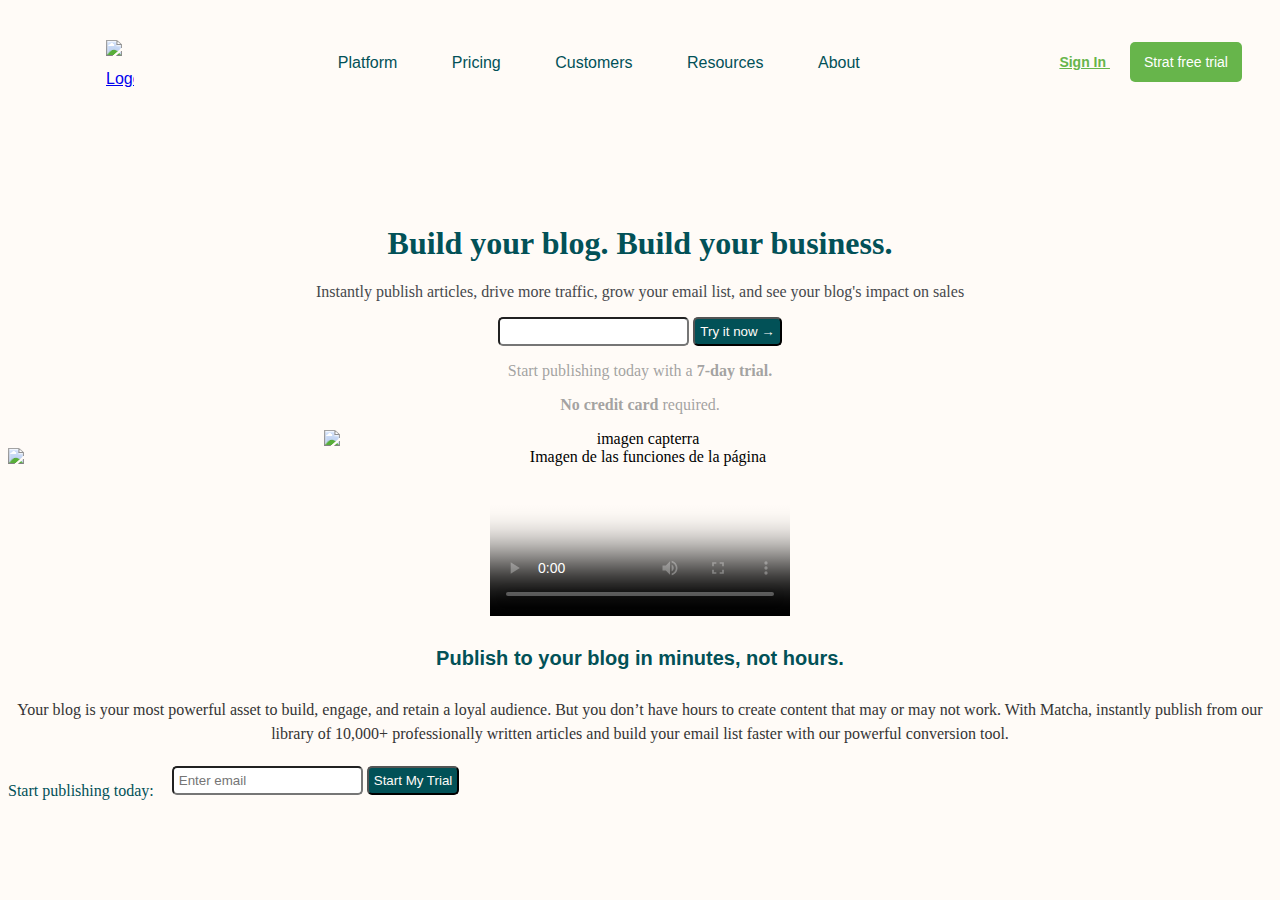
==== index.html @ 8157231e "Reto 3" ====
<!DOCTYPE html>
<html lang="en">
<head>
    <meta charset="UTF-8">
    <meta http-equiv="X-UA-Compatible" content="IE=edge">
    <meta name="viewport" content="width=device-width, initial-scale=1.0">
    <title>Matcha</title>
    <link rel="stylesheet" href="styles.css">
</head>
<body>
    <!---------------------------------------------------HEADER----------------------------------------------------->
    <header class="header">
        <!-- Logo con link a la página principal -->
        <a href="/" class="logo">
        <img src="https://getmatcha.com/wp-content/uploads/2020/01/Icon-green.png" alt="Logo"/>
        </a>
        <!-- Menú de navegación -->
        <nav class="navbar">
            <ul>
                <li>Platform</li>
                <li>Pricing</li>
                <li>Customers</li>
                <li>Resources</li>
                <li>About</li>
            </ul>
        </nav>
        <!-- Contenedor de acciones de usuario -->
        <div class="actions">
            <a href="/login">
                Sign In
            </a>
            <button>
                Strat free trial
            </button>
        </div>
    </header>
    <!------------------------------------------------FIN HEADER----------------------------------------------------->
    <section class="main">
        <!-- Esto es lo que se verá en el navegador web -->
        <h1>
            Build your blog. Build your business.
        </h1>
        <p>
            Instantly publish articles, drive more traffic, grow your email list, and see your blog's impact on sales
        </p>
        <!--FORMULARIO EMAIL-->
        <form>
            <input type="email" />
            <button type="submit">
                Try it now &rarr;
            </button>
        </form>
        <!--TETXO ABAJO DEL FORMULARIO EMAIL-->
        <p class="promocional">
            Start publishing today with a <strong>7-day trial.</strong>    
        </p>
        <p class="promocional">
            <strong>No credit card</strong> required.
        </p>
        <img src="https://ignos.blog/wp-content/uploads/2021/04/capterra.png" alt="imagen capterra" width="50%">
        <img src="https://assets.bedu.org/contents/TECM0017FRFUV2_Fronted_fundamentals_V2/TECM0017FRFUV2_S1_3_1.png" alt="Imagen de las funciones de la página">
        <!-- Contenedor de video -->
        <section class="promo">
            <article class="explanatory-video">
                <video controls poster="./images/portada.jpg">
                    <source
                        type="video/webm"
                        src="https://cdn.videvo.net/videvo_files/video/premium/video0036/small_watermarked/computer_code00_preview.webm"
                    />
                    <source
                        type="video/mp4"
                        src="https://cdn.videvo.net/videvo_files/video/premium/video0036/small_watermarked/computer_code00_preview.mp4"
                    />
                    </video>
            </article>
            <article class="publish">
                <h1>
                    Publish to your blog in minutes, not hours.
                </h1>
                <p>
                    Your blog is your most powerful asset to build, engage, and retain a loyal audience. But you don’t have hours to create content that may or may not work. With Matcha, instantly publish from our library of 10,000+ professionally written articles and build your email list faster with our powerful conversion tool.
                </p>
                <form>
                    <p>
                        Start publishing today:
                    </p>
                    <div>
                        <input type="text" placeholder="Enter email" />
                        <button>Start My Trial</button>
                    </div>
                </form>
            </article>
        </section>
    </section>
    

</body>
</html>
---- styles.css ----
body {
  background-color: #fffbf7;
  
}
h1 {
  color: #025157;
}
p{
  color: #46484c;
}

.promocional{
  color: #8b8b8bcc;
}

button{
  background-color: #025157;
  color: #fffbf7;
}


button,input{
  border-radius: 5px;
  padding: 5px;
  margin: 0px;
}


.header {
  margin: 40px 20px 0;
  font-size: 0;
  height: 45px;
  font-family: sans-serif;
}

.header > * {
  display: inline-block;
  font-size: 16px;
  vertical-align:middle;
  height: 100%;
  line-height: 45px;
}

li,ul{
  display: inline;
}

.logo {
  width: 15%;
}

.logo > img {
  width: 15%;
}

.navbar {
width: 60%;
text-align: center;
color: #025157;
font-weight: 500;
}

.navbar li{
  display: inline;
  margin: 0 25px;
  color:#025157 ;
}
  
.actions {
  width: 25%;
  text-align: right;
  font-size: 14px;
  font-weight: 600;
}

.actions>*{
  margin: 0 10px;
  font-size: 14px;
}

.actions a{
  color:#67b54b ;
}

.actions button{
  background-color: #67b54b;
  color: #fffbf7;
  padding: 12px 14px;
  border: 0;
  border-radius: 5px;
  color: white;
}

.main {
  margin-top: 140px;
  text-align: center;
}

img{
  display: block;
  margin: auto;
}

/*section.promo > article{
  background-color: #025157;
  display: inline;
}*/

.publish {
  /* container styles if any */
}

.publish h1 {
  font-family:Verdana, Geneva, Tahoma, sans-serif;
  font-size: 20px;
  line-height: 48px;
  color: #025157;
}

.publish > p {
  font-size: 16px;
  color: #343434;
  line-height: 1.5;
  margin-bottom: 20px;
}


.publish > form {
  display: flex;
}

.publish > form p {
  color: #025157;
  margin-right: 18px;
}
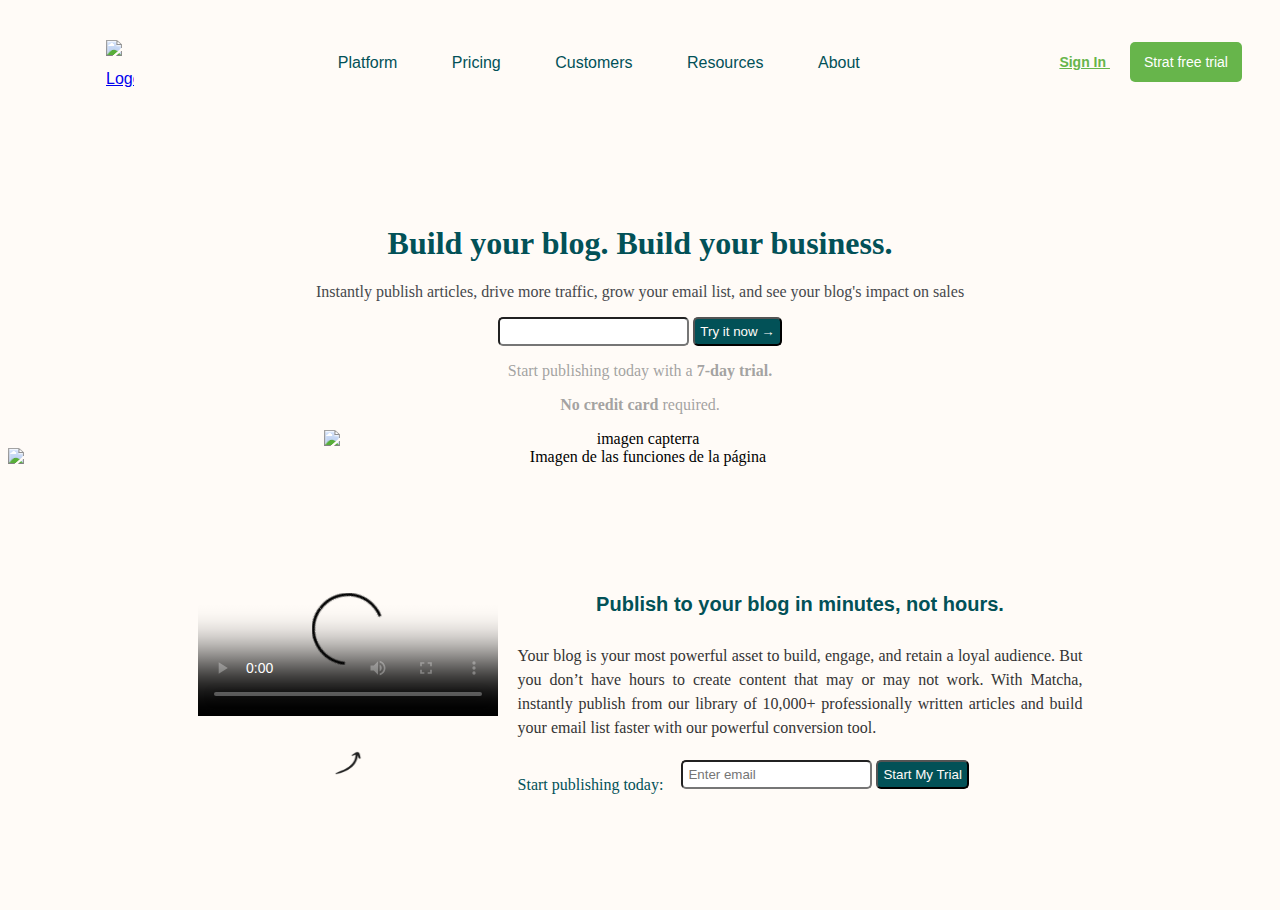
==== commit 4fc19a0d: "Reto 4" ====
--- a/index.html
+++ b/index.html
@@ -72,6 +72,7 @@
                         src="https://cdn.videvo.net/videvo_files/video/premium/video0036/small_watermarked/computer_code00_preview.mp4"
                     />
                     </video>
+                    <img src="./images/flecha.png" width="10%" height="10%" alt="See how it works">
             </article>
             <article class="publish">
                 <h1>
--- a/styles.css
+++ b/styles.css
@@ -101,10 +101,22 @@
   margin: auto;
 }
 
-/*section.promo > article{
-  background-color: #025157;
-  display: inline;
-}*/
+.promo{
+  display: flex;
+  width: 70%;
+  margin: 100px auto;
+}
+
+.explanatory-video{
+  display: flex;
+  flex-direction: column;
+  padding-right: 20px;
+}
+
+.explanatory-video > img{
+  display: flex;
+  margin: auto;
+}
 
 .publish {
   /* container styles if any */
@@ -122,6 +134,7 @@
   color: #343434;
   line-height: 1.5;
   margin-bottom: 20px;
+  text-align: justify;
 }
 
 
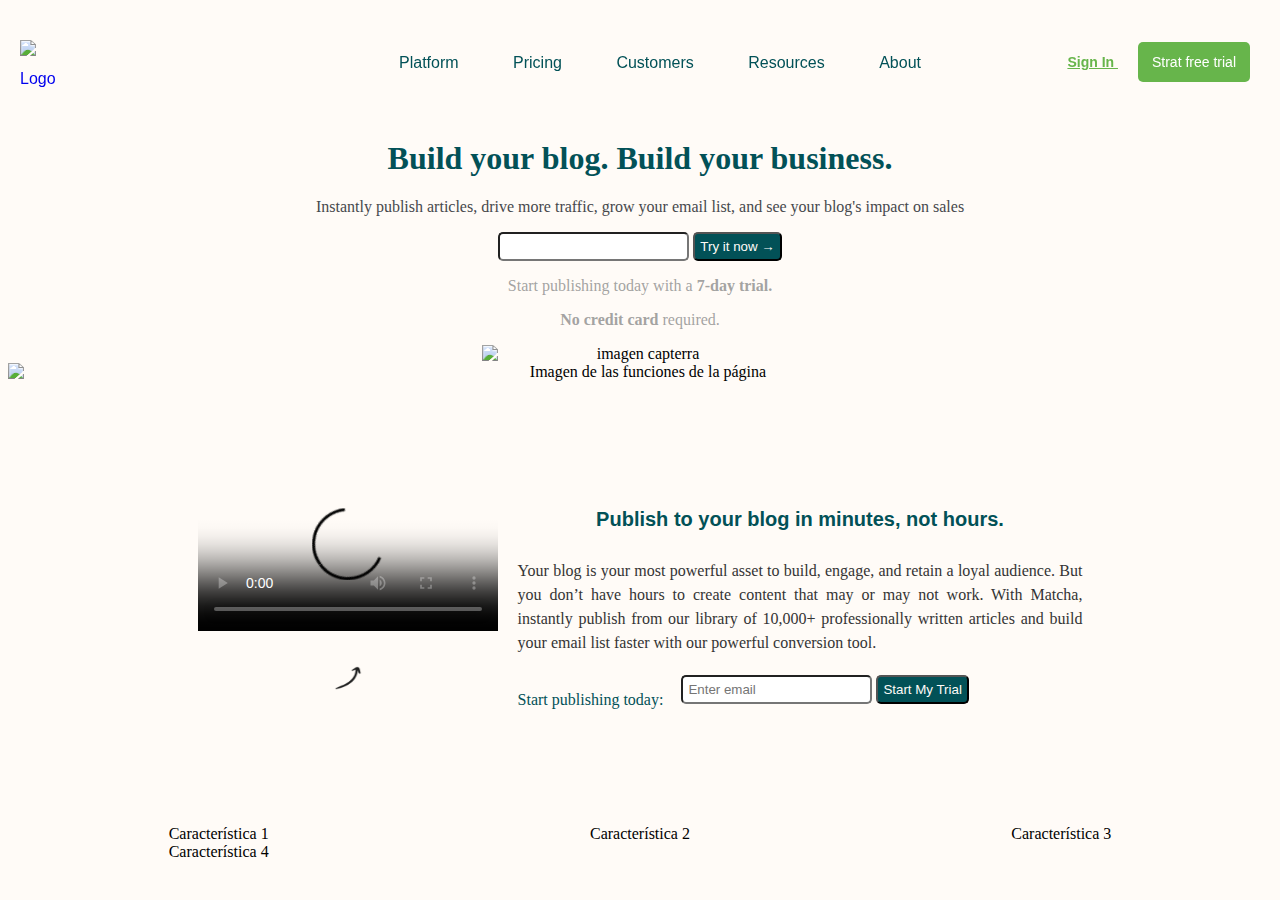
==== commit 52e5023b: "Sección 4 Reto 1" ====
--- a/index.html
+++ b/index.html
@@ -9,31 +9,33 @@
 </head>
 <body>
     <!---------------------------------------------------HEADER----------------------------------------------------->
-    <header class="header">
-        <!-- Logo con link a la página principal -->
-        <a href="/" class="logo">
-        <img src="https://getmatcha.com/wp-content/uploads/2020/01/Icon-green.png" alt="Logo"/>
-        </a>
-        <!-- Menú de navegación -->
-        <nav class="navbar">
-            <ul>
-                <li>Platform</li>
-                <li>Pricing</li>
-                <li>Customers</li>
-                <li>Resources</li>
-                <li>About</li>
-            </ul>
-        </nav>
-        <!-- Contenedor de acciones de usuario -->
-        <div class="actions">
-            <a href="/login">
-                Sign In
+    <section class="fixed-header">
+        <header class="header">
+            <!-- Logo con link a la página principal -->
+            <a href="/" class="logo">
+            <img src="https://getmatcha.com/wp-content/uploads/2020/01/Icon-green.png" alt="Logo"/>
             </a>
-            <button>
-                Strat free trial
-            </button>
-        </div>
-    </header>
+            <!-- Menú de navegación -->
+            <nav class="navbar">
+                <ul>
+                    <li>Platform</li>
+                    <li>Pricing</li>
+                    <li>Customers</li>
+                    <li>Resources</li>
+                    <li>About</li>
+                </ul>
+            </nav>
+            <!-- Contenedor de acciones de usuario -->
+            <div class="actions">
+                <a href="/login">
+                    Sign In
+                </a>
+                <button>
+                    Strat free trial
+                </button>
+            </div>
+        </header>
+    </section>
     <!------------------------------------------------FIN HEADER----------------------------------------------------->
     <section class="main">
         <!-- Esto es lo que se verá en el navegador web -->
@@ -57,7 +59,7 @@
         <p class="promocional">
             <strong>No credit card</strong> required.
         </p>
-        <img src="https://ignos.blog/wp-content/uploads/2021/04/capterra.png" alt="imagen capterra" width="50%">
+        <img src="https://ignos.blog/wp-content/uploads/2021/04/capterra.png" alt="imagen capterra" width="25%">
         <img src="https://assets.bedu.org/contents/TECM0017FRFUV2_Fronted_fundamentals_V2/TECM0017FRFUV2_S1_3_1.png" alt="Imagen de las funciones de la página">
         <!-- Contenedor de video -->
         <section class="promo">
@@ -92,6 +94,15 @@
                 </form>
             </article>
         </section>
+        <!--Casos de Exito-->
+        <!-- Contenido de publicidad viene antes de esta sección -->
+        <section class="features">
+            <article>Característica 1</article>
+            <article>Característica 2</article>
+            <article>Característica 3</article>
+            <article>Característica 4</article>
+        </section>
+        <!-- Contenido de casos de éxito vienen después -->
     </section>
     
 
--- a/styles.css
+++ b/styles.css
@@ -1,6 +1,5 @@
 body {
   background-color: #fffbf7;
-  
 }
 h1 {
   color: #025157;
@@ -17,6 +16,7 @@
   background-color: #025157;
   color: #fffbf7;
 }
+
 
 
 button,input{
@@ -46,15 +46,17 @@
 }
 
 .logo {
-  width: 15%;
+  width: 25%;
 }
 
 .logo > img {
   width: 15%;
+  float: left;
+  padding-top: 0;
 }
 
 .navbar {
-width: 60%;
+width: 50%;
 text-align: center;
 color: #025157;
 font-weight: 500;
@@ -145,4 +147,18 @@
 .publish > form p {
   color: #025157;
   margin-right: 18px;
+}
+
+.fixed-header {
+  position: fixed;
+  top: 0;
+  left: 0;
+  right: 0;
+  background-color: #fffbf7;
+}
+
+.features {
+  display: grid;
+  /*grid-template-columns: 1fr 1fr;*/
+  grid-template-columns: repeat(3, 1fr);
 }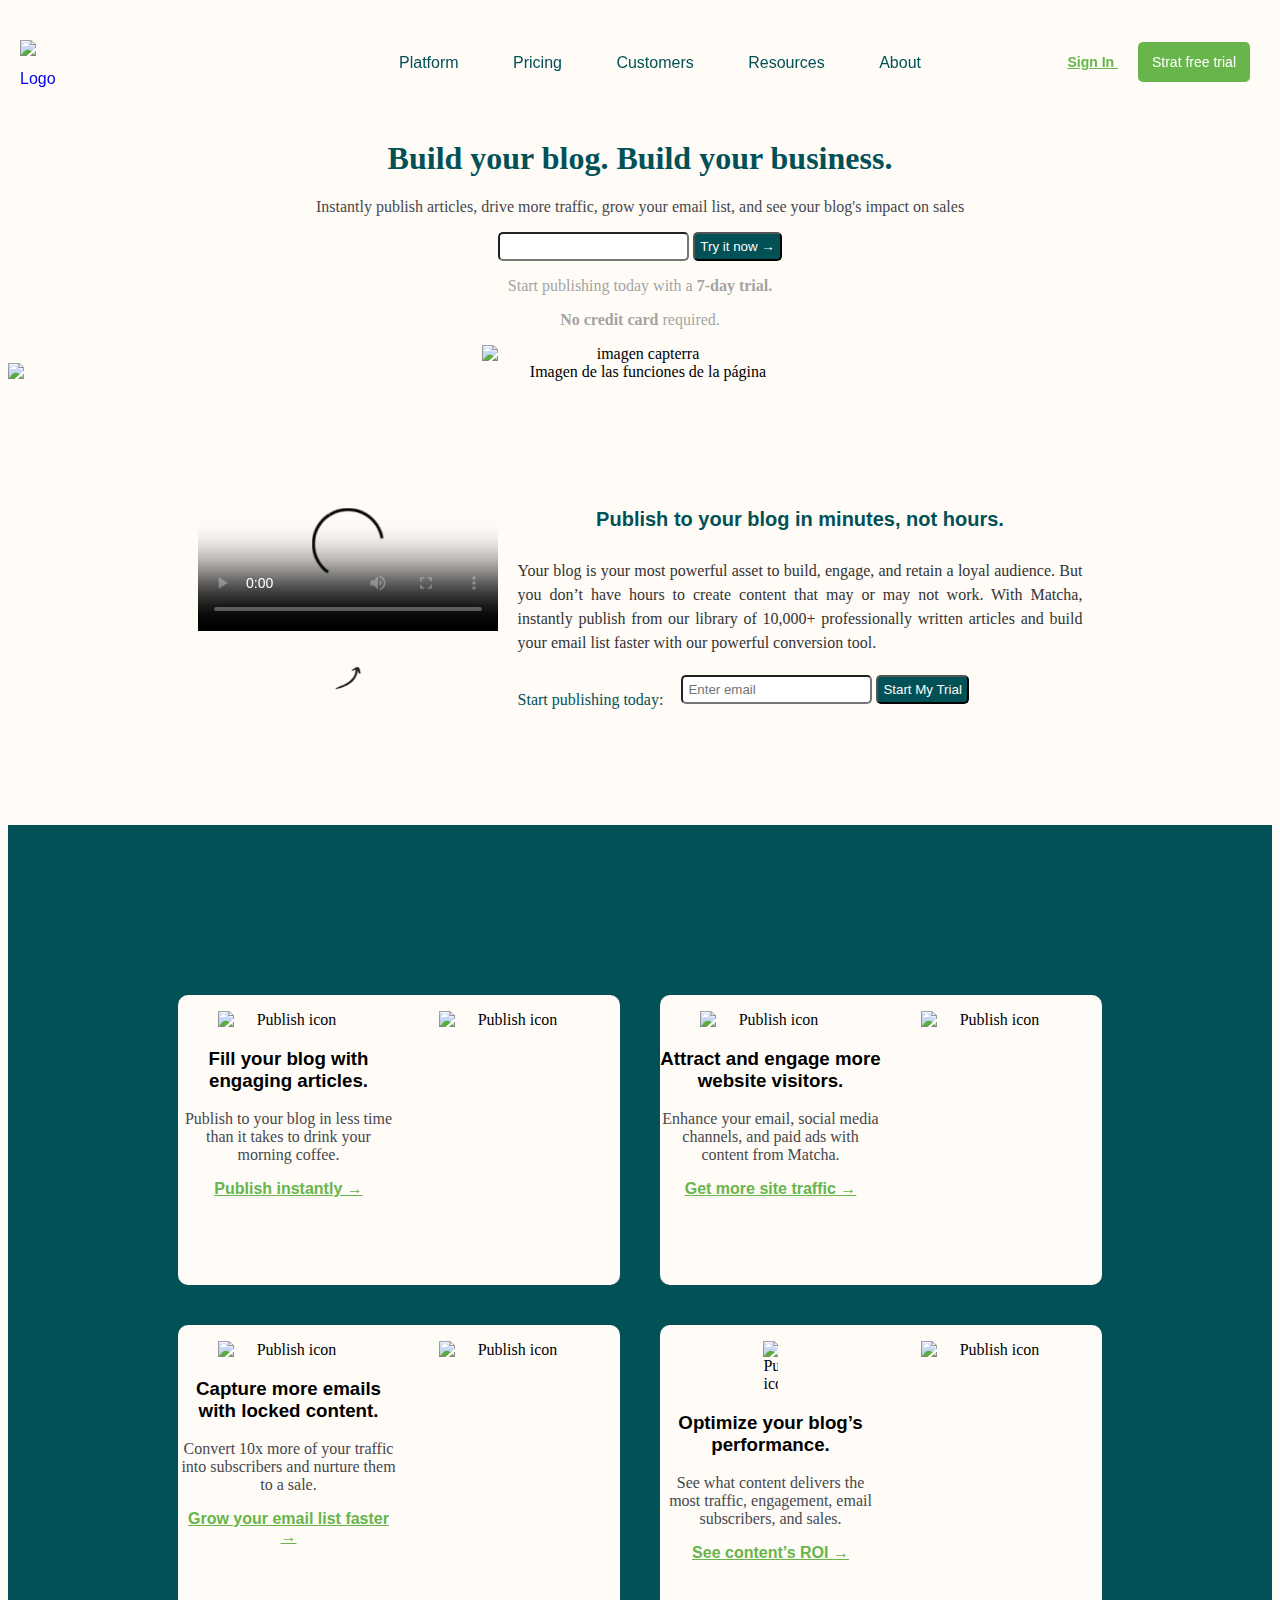
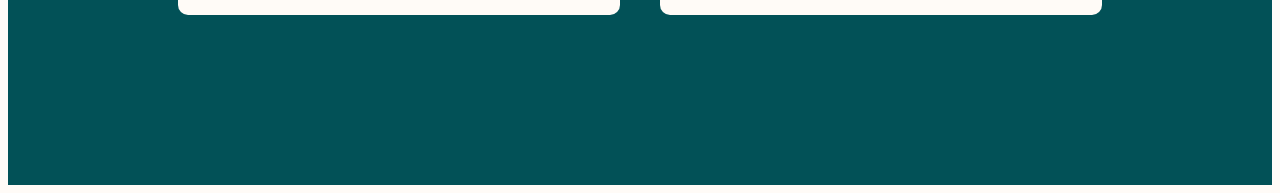
==== commit af4867f5: "Sección 4 Reto 4" ====
--- a/index.html
+++ b/index.html
@@ -97,10 +97,91 @@
         <!--Casos de Exito-->
         <!-- Contenido de publicidad viene antes de esta sección -->
         <section class="features">
-            <article>Característica 1</article>
-            <article>Característica 2</article>
-            <article>Característica 3</article>
-            <article>Característica 4</article>
+           
+            <article class="feature-card">
+                <div class="feature-card-left">
+                    <figure>
+                        <img src="https://getmatcha.com/wp-content/themes/getmatcha/img/icon_publish.png" alt="Publish icon">
+                    </figure>
+                    <h3>
+                        Fill your blog with engaging articles.
+                    </h3>
+                    <p>
+                        Publish to your blog in less time than it takes to drink your morning coffee.
+                    </p>
+                    <a href="">
+                        Publish instantly →
+                    </a>
+                </div>
+                <div class="feature-card-right">
+                    <figure>
+                        <img src="https://getmatcha.com/wp-content/themes/getmatcha/img/icon_publish.png" alt="Publish icon">
+                    </figure> 
+                </div>
+            </article>
+            <article class="feature-card">
+                <div class="feature-card-left">
+                    <figure>
+                        <img src="https://getmatcha.com/wp-content/themes/getmatcha/img/icon_publish.png" alt="Publish icon">
+                    </figure>
+                    <h3>
+                        Attract and engage more website visitors.
+                    </h3>
+                    <p>
+                        Enhance your email, social media channels, and paid ads with content from Matcha.
+                    </p>
+                    <a href="">
+                        Get more site traffic →
+                    </a>
+                </div>
+                <div class="feature-card-right">
+                    <figure>
+                        <img src="https://getmatcha.com/wp-content/themes/getmatcha/img/icon_publish.png" alt="Publish icon">
+                    </figure> 
+                </div>
+            </article>
+            <article class="feature-card">
+                <div class="feature-card-left">
+                    <figure>
+                        <img src="https://getmatcha.com/wp-content/themes/getmatcha/img/icon_publish.png" alt="Publish icon">
+                    </figure>
+                    <h3>
+                        Capture more emails with locked content.
+                    </h3>
+                    <p>
+                        Convert 10x more of your traffic into subscribers and nurture them to a sale.
+                    </p>
+                    <a href="">
+                        Grow your email list faster →
+                    </a>
+                </div>
+                <div class="feature-card-right">
+                    <figure>
+                        <img src="https://getmatcha.com/wp-content/themes/getmatcha/img/icon_publish.png" alt="Publish icon">
+                    </figure> 
+                </div>
+            </article>
+            <article class="feature-card">
+                <div class="feature-card-left">
+                    <figure>
+                        <img src="https://getmatcha.com/wp-content/uploads/2020/04/feature-library-1.png" alt="Publish icon"  width="10%">
+                    </figure>
+                    <h3>
+                        Optimize your blog’s performance.
+                    </h3>
+                    <p>
+                        See what content delivers the most traffic, engagement, email subscribers, and sales.
+                    </p>
+                    <a href="">
+                        See content’s ROI →
+                    </a>
+                </div>
+                <div class="feature-card-right">
+                    <figure>
+                        <img src="https://getmatcha.com/wp-content/themes/getmatcha/img/icon_publish.png" alt="Publish icon">
+                    </figure> 
+                </div>
+            </article>
         </section>
         <!-- Contenido de casos de éxito vienen después -->
     </section>
--- a/styles.css
+++ b/styles.css
@@ -159,6 +159,39 @@
 
 .features {
   display: grid;
-  /*grid-template-columns: 1fr 1fr;*/
-  grid-template-columns: repeat(3, 1fr);
-}+  /*grid-template-columns: repeat(2, 1fr);
+  grid-template-rows: repeat(2, 330px);*/
+  grid-template:repeat(2, 330px)/repeat(2, 1fr);
+  background-color: #025157;
+  padding: 150px;
+  
+}
+
+.feature-card{
+  display: grid;
+  grid-template-columns: repeat(2,1fr);
+  border-radius: 10px;
+  background-color: #fffbf7;
+  margin: 20px;
+  border: 10px;
+}
+
+.feature-card h3{
+  color: black;
+  font-family: Arial, Helvetica;
+}
+
+.feature-card a{
+  color: #67b54b;
+  font-family: Arial, Helvetica;
+  font-weight: bolder;
+}
+
+/*.feature-card-right > div{
+  background-color: blue;
+}
+
+.feature-card-left > div{
+  background-color: pink;
+}*/
+
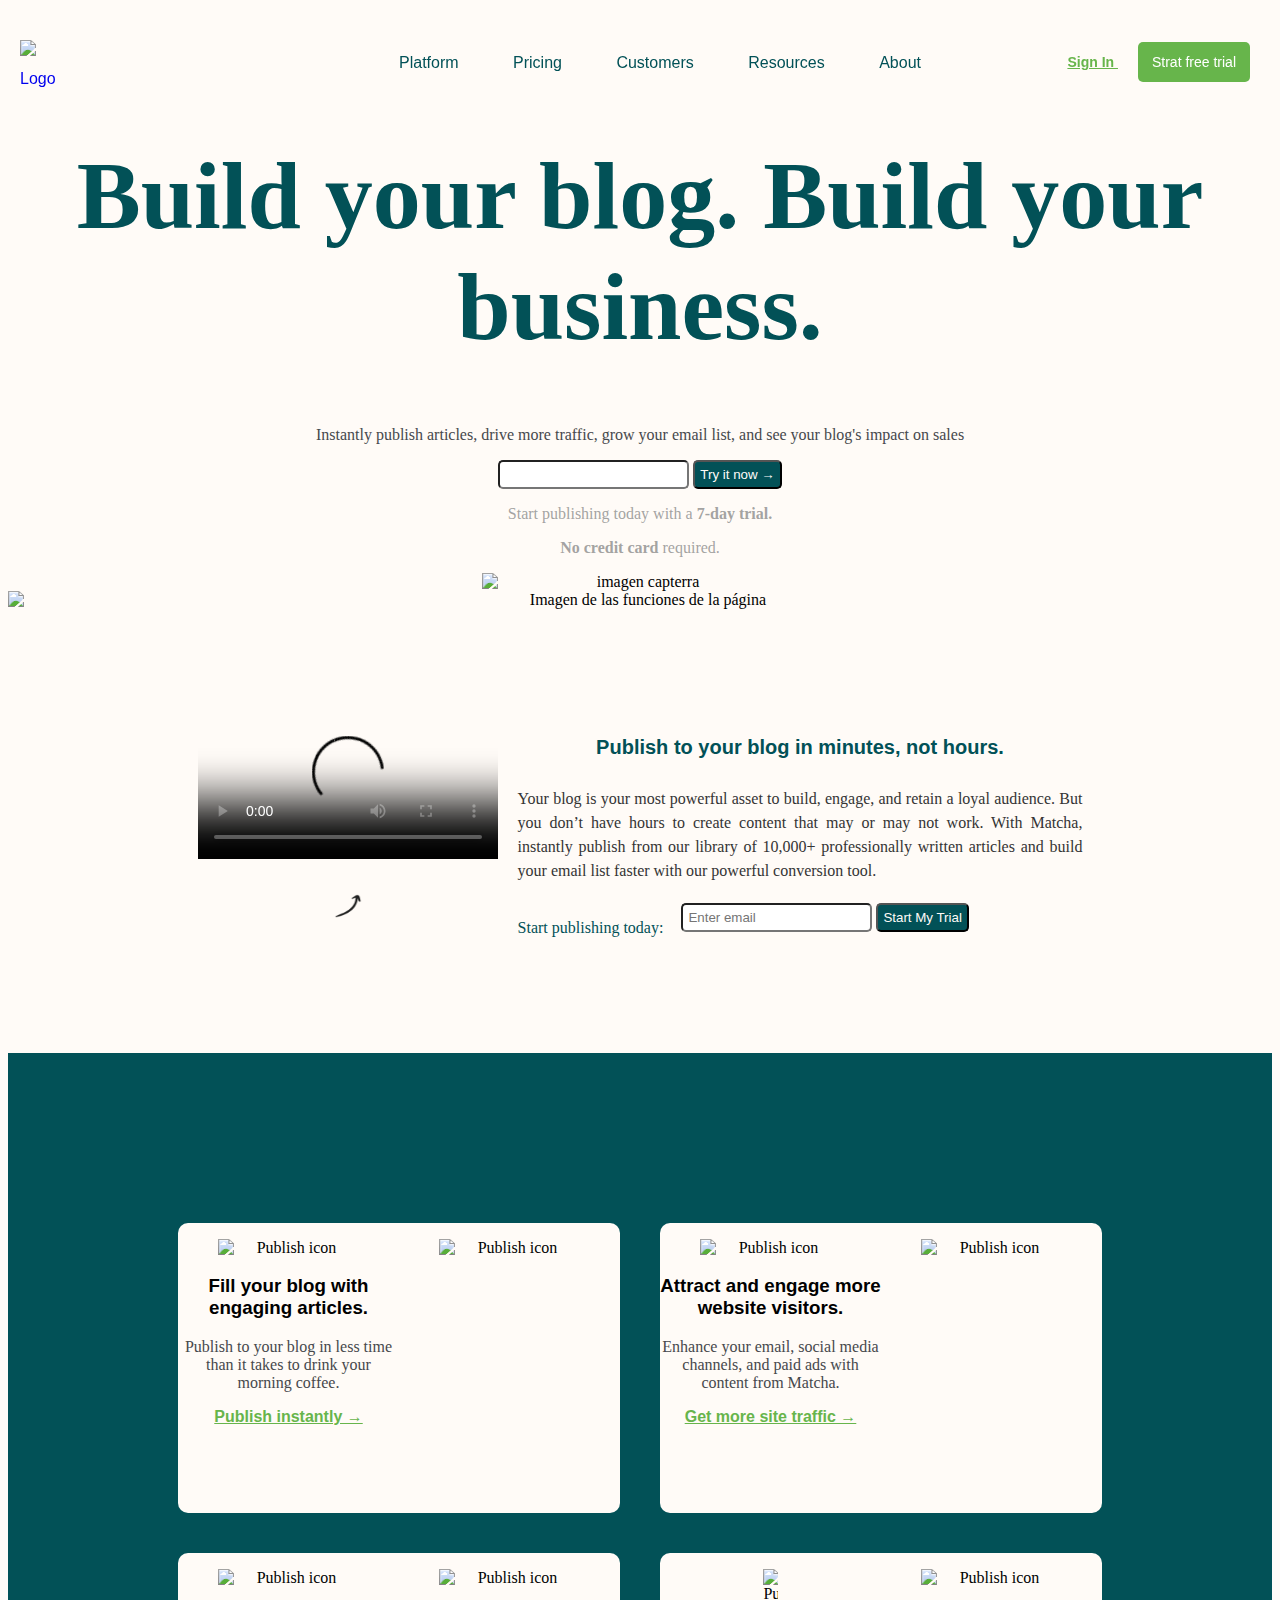
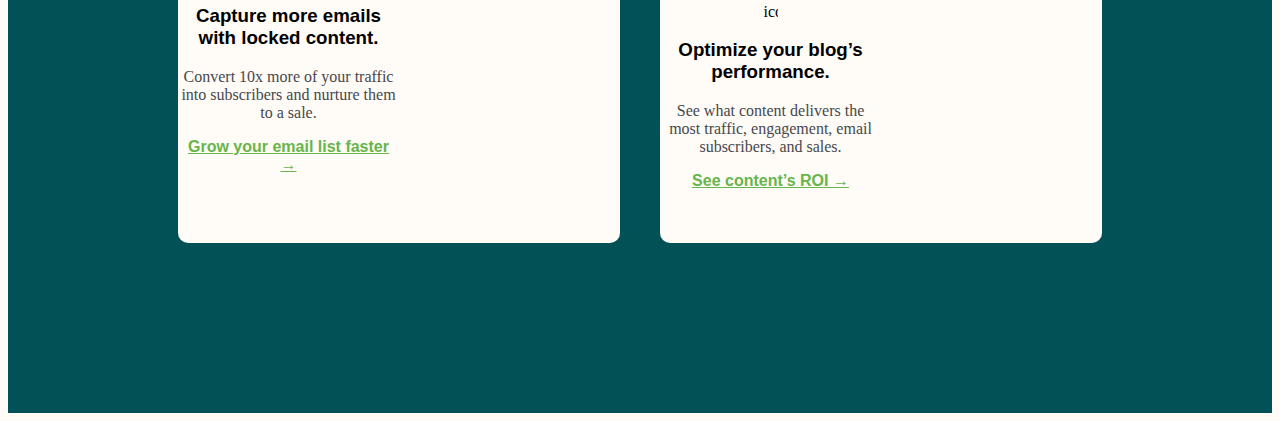
==== commit dbcef8c0: "Seccion 5: Reto 1" ====
--- a/index.html
+++ b/index.html
@@ -3,9 +3,13 @@
 <head>
     <meta charset="UTF-8">
     <meta http-equiv="X-UA-Compatible" content="IE=edge">
-    <meta name="viewport" content="width=device-width, initial-scale=1.0">
+    <meta
+      name="viewport"
+      content="width=device-width,initial-scale=1.0,user-scalable=no"
+    />
     <title>Matcha</title>
     <link rel="stylesheet" href="styles.css">
+    <link rel="stylesheet" href="responsive.css">
 </head>
 <body>
     <!---------------------------------------------------HEADER----------------------------------------------------->
@@ -17,7 +21,7 @@
             </a>
             <!-- Menú de navegación -->
             <nav class="navbar">
-                <ul>
+                <ul class="menu">
                     <li>Platform</li>
                     <li>Pricing</li>
                     <li>Customers</li>
--- a/styles.css
+++ b/styles.css
@@ -3,6 +3,7 @@
 }
 h1 {
   color: #025157;
+  font-size: 6rem;
 }
 p{
   color: #46484c;
--- a/responsive.css
+++ b/responsive.css
@@ -0,0 +1,34 @@
+/* @media (breakpoint) {
+    //Aplica estilos particulares para este tamaño 
+  } */
+
+/** dispositivos móviles en vista viewport (vertical) */
+@media (max-width: 575px) {
+  .navbar,
+  .actions {
+    display: none;
+  }
+  h1{
+    font-size: 1.5rem;
+  }
+}
+
+/** dispositivos pequeños en vista landscape (horizontal) */
+@media (min-width: 576px and max-width: 767px) {
+  
+}
+
+/** dispositivos medianos (tablets) */
+@media (min-width: 768px and max-width: 991px) {
+  
+}
+
+/** dispositivos grandes (desktops) */
+@media (min-width: 992px and max-width: 1199px) {
+  
+}
+
+/** dispositivos extra grandes (monitores grandes, tvs) */
+@media (min-width: 1200px) {
+  ...;
+}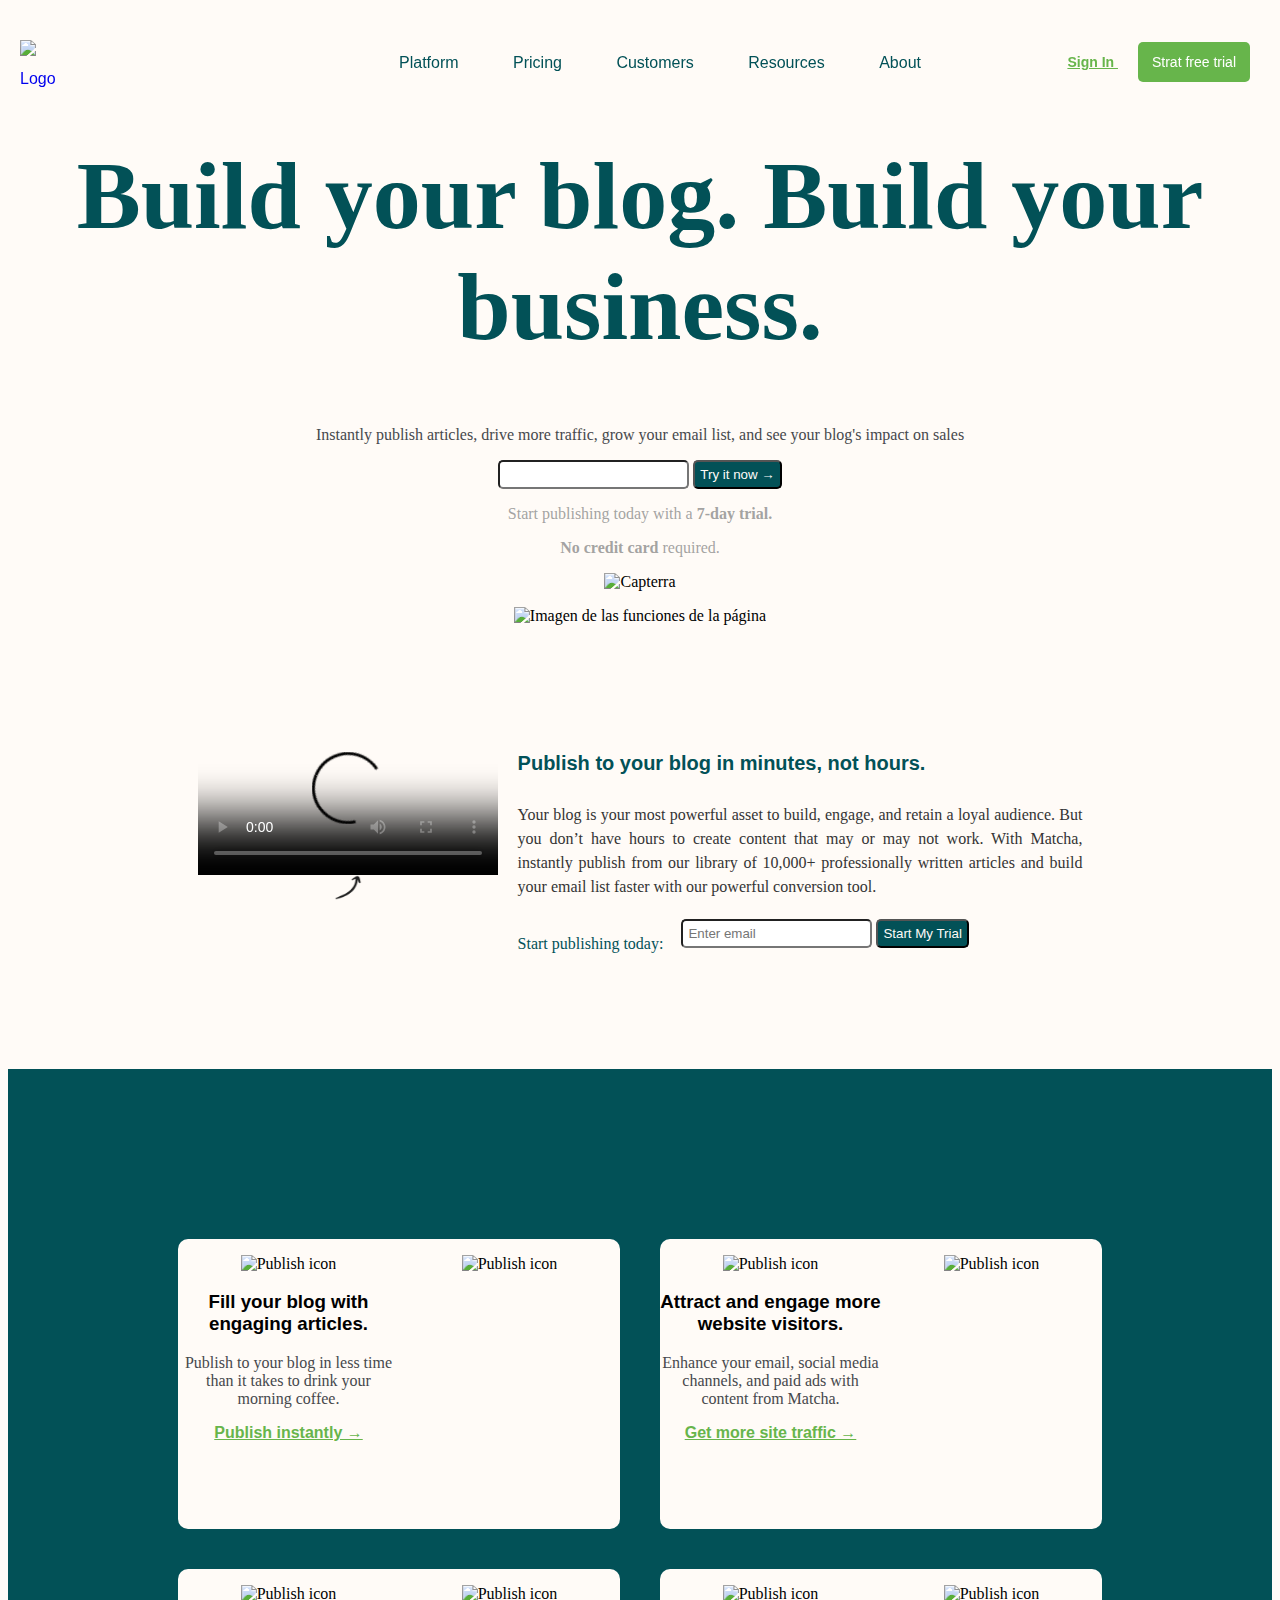
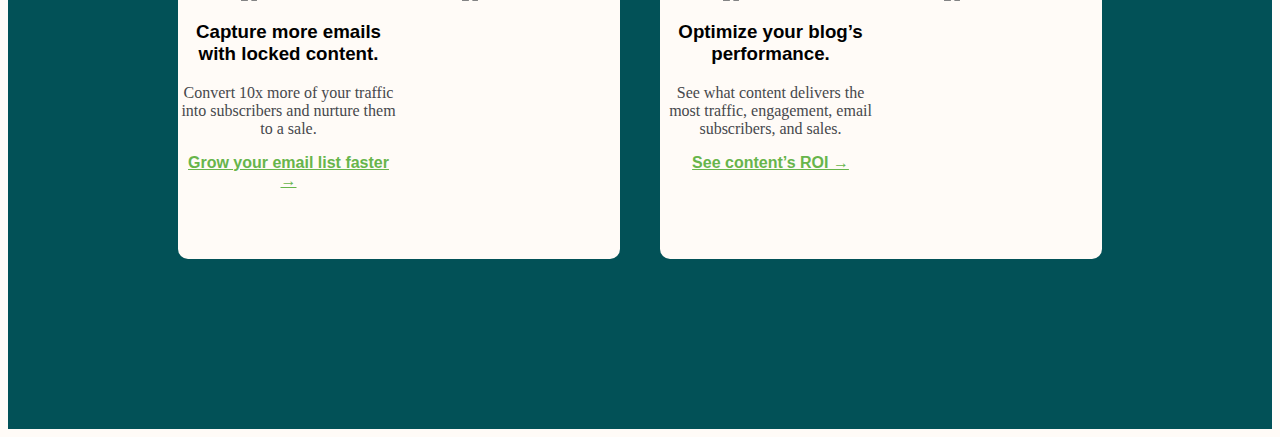
==== commit eeb9f8ae: "Seccion 5: Reto 3" ====
--- a/index.html
+++ b/index.html
@@ -63,8 +63,16 @@
         <p class="promocional">
             <strong>No credit card</strong> required.
         </p>
-        <img src="https://ignos.blog/wp-content/uploads/2021/04/capterra.png" alt="imagen capterra" width="25%">
-        <img src="https://assets.bedu.org/contents/TECM0017FRFUV2_Fronted_fundamentals_V2/TECM0017FRFUV2_S1_3_1.png" alt="Imagen de las funciones de la página">
+        <figure class="banner">
+            <img
+                src="https://ignos.blog/wp-content/uploads/2021/04/capterra.png"
+                alt="Capterra"
+            />
+        </figure>        
+          <img 
+          src="https://assets.bedu.org/contents/TECM0017FRFUV2_Fronted_fundamentals_V2/TECM0017FRFUV2_S1_3_1.png" 
+          alt="Imagen de las funciones de la página"
+          />
         <!-- Contenedor de video -->
         <section class="promo">
             <article class="explanatory-video">
--- a/styles.css
+++ b/styles.css
@@ -5,6 +5,11 @@
   color: #025157;
   font-size: 6rem;
 }
+
+.banner img{
+  width: 100%;
+}
+
 p{
   color: #46484c;
 }
@@ -99,10 +104,10 @@
   text-align: center;
 }
 
-img{
+/*img{
   display: block;
   margin: auto;
-}
+}*/
 
 .promo{
   display: flex;
@@ -110,14 +115,16 @@
   margin: 100px auto;
 }
 
+.promo > article > *{
+  display: flex;
+}
+
 .explanatory-video{
-  display: flex;
   flex-direction: column;
   padding-right: 20px;
 }
 
 .explanatory-video > img{
-  display: flex;
   margin: auto;
 }
 
--- a/responsive.css
+++ b/responsive.css
@@ -11,24 +11,47 @@
   h1{
     font-size: 1.5rem;
   }
+
+  .main {
+    margin-top: 100px;
+  }
+
+  .banner > img {
+    width: 100%;
+  }
+
+  .promo{
+    display: inline;
+  }
+
+  .publish > form {
+    flex-direction: column;
+  }
+  .publish > form > div {
+    height: 50px;
+    margin-top: 10px;
+  }
+
+  .publish > form > div > input {
+    width: 65%;
+  }
 }
-
-/** dispositivos pequeños en vista landscape (horizontal) */
+/** dispositivos pequeños en vista landscape (horizontal) 
 @media (min-width: 576px and max-width: 767px) {
   
 }
 
-/** dispositivos medianos (tablets) */
+/** dispositivos medianos (tablets)
 @media (min-width: 768px and max-width: 991px) {
   
 }
 
-/** dispositivos grandes (desktops) */
+/** dispositivos grandes (desktops) 
 @media (min-width: 992px and max-width: 1199px) {
   
 }
+*/
 
 /** dispositivos extra grandes (monitores grandes, tvs) */
 @media (min-width: 1200px) {
-  ...;
 }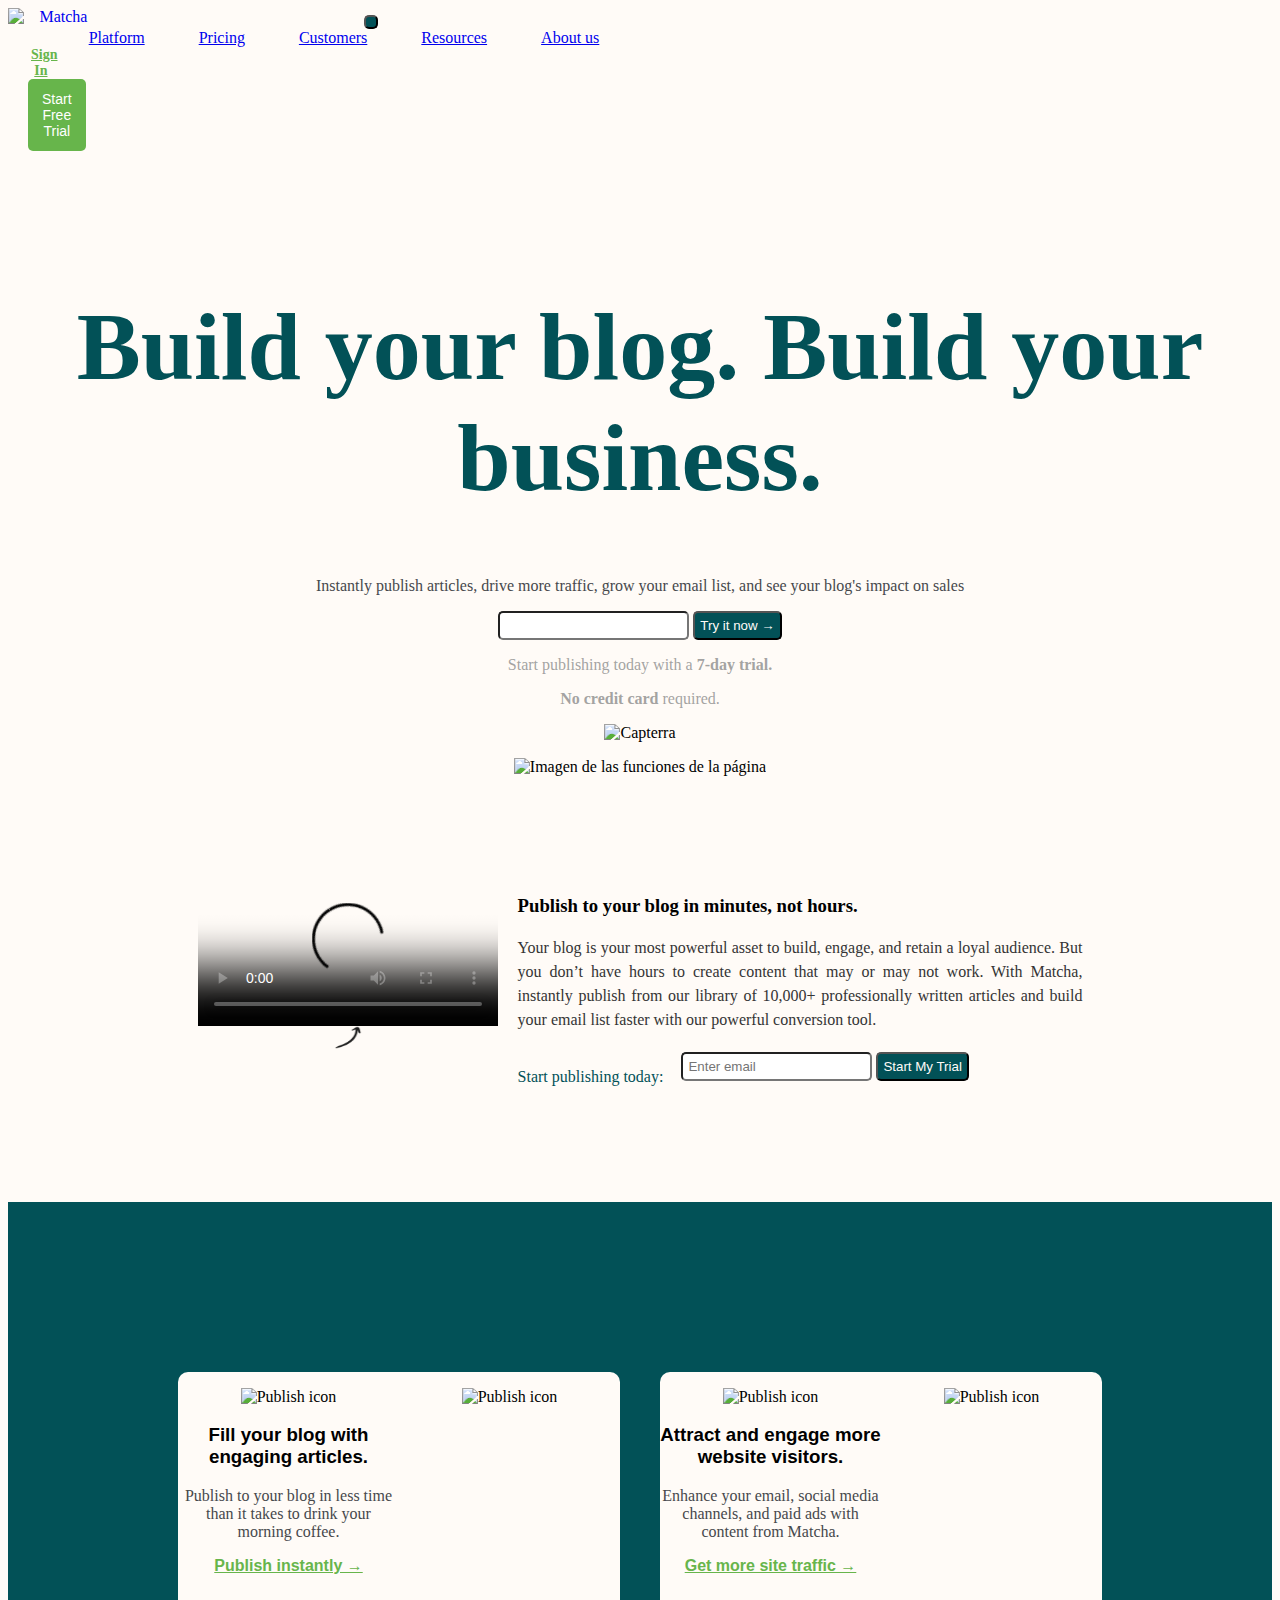
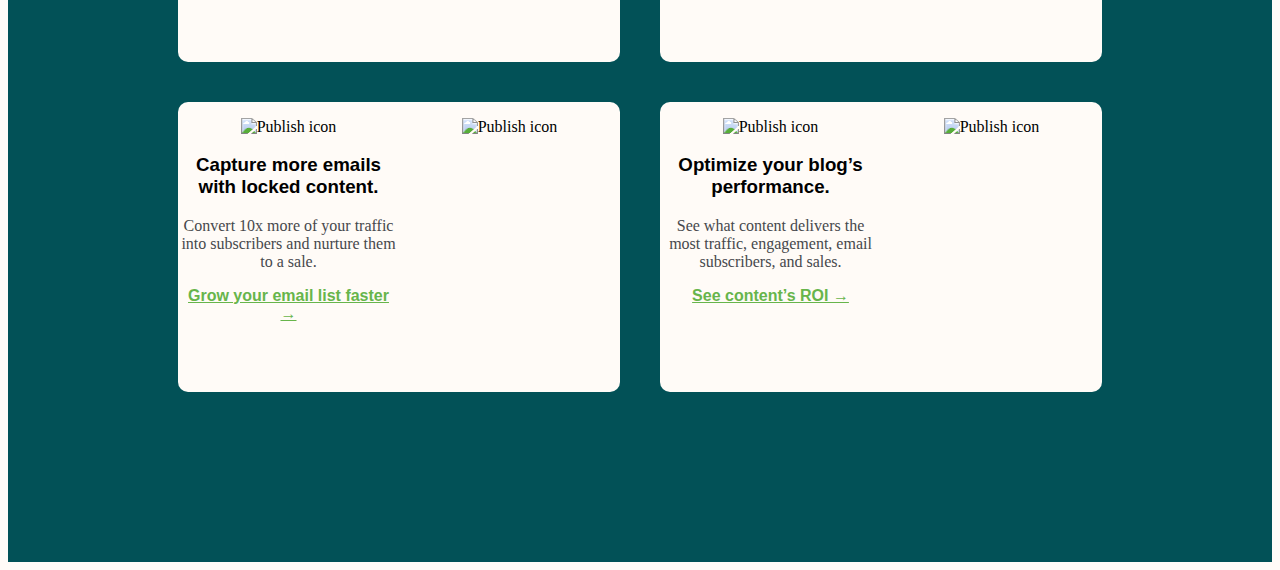
==== commit 0875af25: "Seccion 6:Reto 1" ====
--- a/index.html
+++ b/index.html
@@ -1,6 +1,7 @@
 <!DOCTYPE html>
 <html lang="en">
 <head>
+    
     <meta charset="UTF-8">
     <meta http-equiv="X-UA-Compatible" content="IE=edge">
     <meta
@@ -8,38 +9,80 @@
       content="width=device-width,initial-scale=1.0,user-scalable=no"
     />
     <title>Matcha</title>
+    <link href="https://cdn.jsdelivr.net/npm/bootstrap@5.1.3/dist/css/bootstrap.min.css" rel="stylesheet" integrity="sha384-1BmE4kWBq78iYhFldvKuhfTAU6auU8tT94WrHftjDbrCEXSU1oBoqyl2QvZ6jIW3" crossorigin="anonymous">
     <link rel="stylesheet" href="styles.css">
     <link rel="stylesheet" href="responsive.css">
 </head>
 <body>
     <!---------------------------------------------------HEADER----------------------------------------------------->
+
+    <!--
     <section class="fixed-header">
         <header class="header">
-            <!-- Logo con link a la página principal -->
+             Logo con link a la página principal 
             <a href="/" class="logo">
-            <img src="https://getmatcha.com/wp-content/uploads/2020/01/Icon-green.png" alt="Logo"/>
-            </a>
-            <!-- Menú de navegación -->
-            <nav class="navbar">
-                <ul class="menu">
-                    <li>Platform</li>
-                    <li>Pricing</li>
-                    <li>Customers</li>
-                    <li>Resources</li>
-                    <li>About</li>
+                <img src="https://getmatcha.com/wp-content/uploads/2020/01/Icon-green.png" alt="Logo"/>
+                </a>
+                 Menú de navegación 
+                <nav class="navbar">
+                    <ul class="menu">
+                        <li>Platform</li>
+                        <li>Pricing</li>
+                        <li>Customers</li>
+                        <li>Resources</li>
+                        <li>About</li>
+                    </ul>
+                </nav>
+                 Contenedor de acciones de usuario 
+                <div class="actions">
+                    <a href="/login">
+                        Sign In
+                    </a>
+                    <button>
+                        Strat free trial
+                    </button>
+                </div>
+            </header>
+        </section>
+    -->
+    <header>
+        <nav class="navbar fixed-top navbar-expand-lg navbar-light" style="background-color: #fffbf7;">
+            <div class="container-fluid">
+              <a class="navbar-brand logo" href="#">
+                <img src="https://getmatcha.com/wp-content/uploads/2020/01/Icon-green.png" alt="Matcha"/>
+              </a>
+              <button class="navbar-toggler" type="button" data-bs-toggle="collapse" data-bs-target="#navbarSupportedContent" aria-controls="navbarSupportedContent" aria-expanded="false" aria-label="Toggle navigation">
+                <span class="navbar-toggler-icon"></span>
+              </button>
+              <div class="collapse navbar-collapse" id="navbarSupportedContent">
+                <ul class="navbar-nav mx-auto">
+                  <li class="nav-item">
+                    <a class="nav-link active" aria-current="page" href="#">Platform</a>
+                  </li>
+                  <li class="nav-item">
+                    <a class="nav-link" href="#">Pricing</a>
+                  </li>
+                  <li class="nav-item">
+                    <a class="nav-link" href="#">Customers</a>
+                  </li>
+                  <li class="nav-item">
+                    <a class="nav-link" href="#">Resources</a>
+                  </li>
+                  <li class="nav-item">
+                    <a class="nav-link" href="#">About us</a>
+                  </li>
                 </ul>
-            </nav>
-            <!-- Contenedor de acciones de usuario -->
-            <div class="actions">
-                <a href="/login">
-                    Sign In
-                </a>
-                <button>
-                    Strat free trial
-                </button>
+        
+                <form class="form-inline my-2 my-lg-0 actions justify-content-end">
+                  <div class="actions">
+                    <a href="#">Sign In</a>
+                    <button>Start Free Trial</button>
+                  </div>
+                </form>
+              </div>
             </div>
-        </header>
-    </section>
+          </nav>
+    </header>
     <!------------------------------------------------FIN HEADER----------------------------------------------------->
     <section class="main">
         <!-- Esto es lo que se verá en el navegador web -->
@@ -89,9 +132,9 @@
                     <img src="./images/flecha.png" width="10%" height="10%" alt="See how it works">
             </article>
             <article class="publish">
-                <h1>
+                <h3>
                     Publish to your blog in minutes, not hours.
-                </h1>
+                </h3>
                 <p>
                     Your blog is your most powerful asset to build, engage, and retain a loyal audience. But you don’t have hours to create content that may or may not work. With Matcha, instantly publish from our library of 10,000+ professionally written articles and build your email list faster with our powerful conversion tool.
                 </p>
@@ -198,6 +241,8 @@
         <!-- Contenido de casos de éxito vienen después -->
     </section>
     
-
+    <script src="https://cdn.jsdelivr.net/npm/bootstrap@5.1.3/dist/js/bootstrap.bundle.min.js" 
+            integrity="sha384-ka7Sk0Gln4gmtz2MlQnikT1wXgYsOg+OMhuP+IlRH9sENBO0LRn5q+8nbTov4+1p" 
+            crossorigin="anonymous"></script>
 </body>
 </html>--- a/responsive.css
+++ b/responsive.css
@@ -4,10 +4,15 @@
 
 /** dispositivos móviles en vista viewport (vertical) */
 @media (max-width: 575px) {
-  .navbar,
-  .actions {
-    display: none;
+  .actions,
+  .navbar {
+    text-align: center;
   }
+
+  .main {
+    margin-top: 130px;
+  }
+
   h1{
     font-size: 1.5rem;
   }
@@ -35,6 +40,34 @@
   .publish > form > div > input {
     width: 65%;
   }
+
+  .promo {
+    flex-direction: column;
+    max-width: 90%;
+  }
+
+  .explanatory-video > video {
+    width: 100%;
+  }
+  
+  .publish {
+    margin-top: 10px;
+  }
+
+  .publish > h3 {
+    font-size: 25px;
+    line-height: 1.2;
+  }
+
+  .features {
+    grid-template-columns: 1fr;
+    background-color: #025157;
+    padding: 10px;
+  }
+
+  .feature-card{
+    font-size: 1.1rem;
+  }
 }
 /** dispositivos pequeños en vista landscape (horizontal) 
 @media (min-width: 576px and max-width: 767px) {
@@ -54,4 +87,11 @@
 
 /** dispositivos extra grandes (monitores grandes, tvs) */
 @media (min-width: 1200px) {
+}
+
+@media (max-width: 991px) {
+  .actions,
+  .navbar {
+    text-align: center;
+  }
 }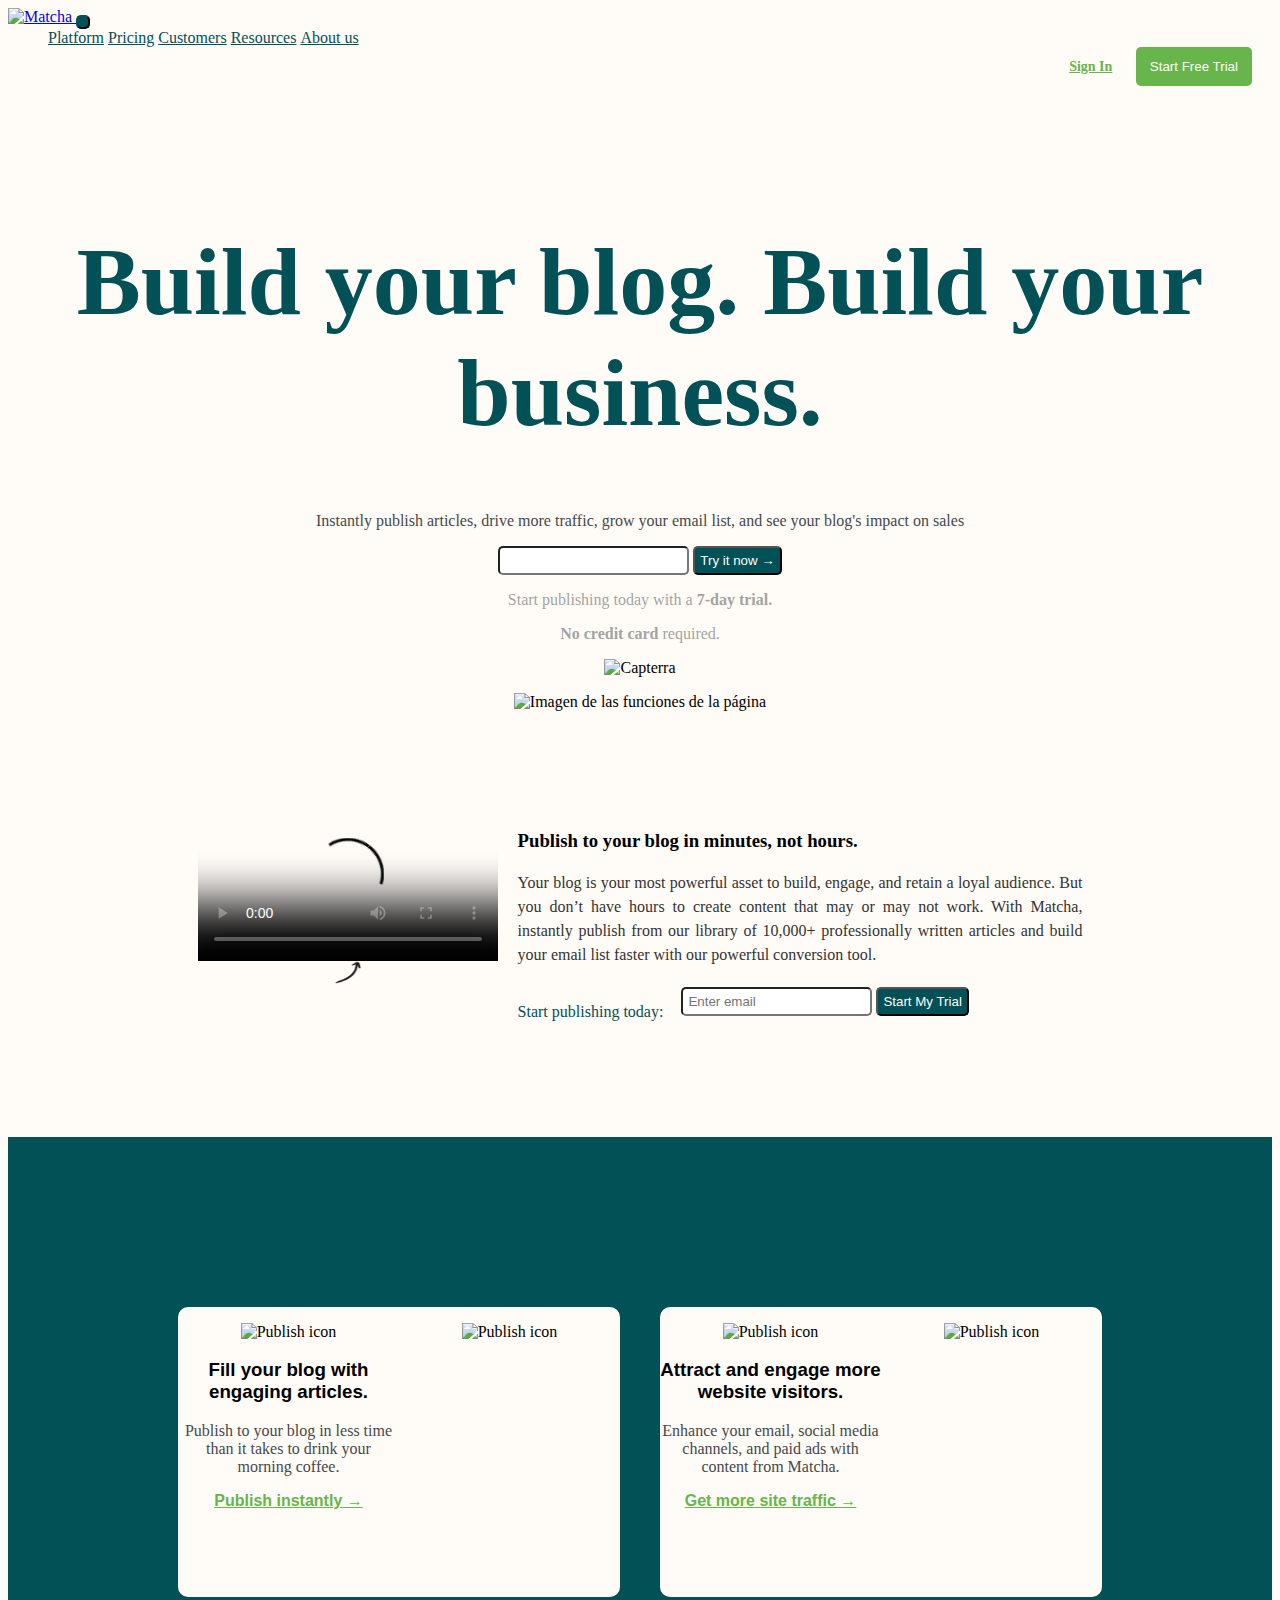
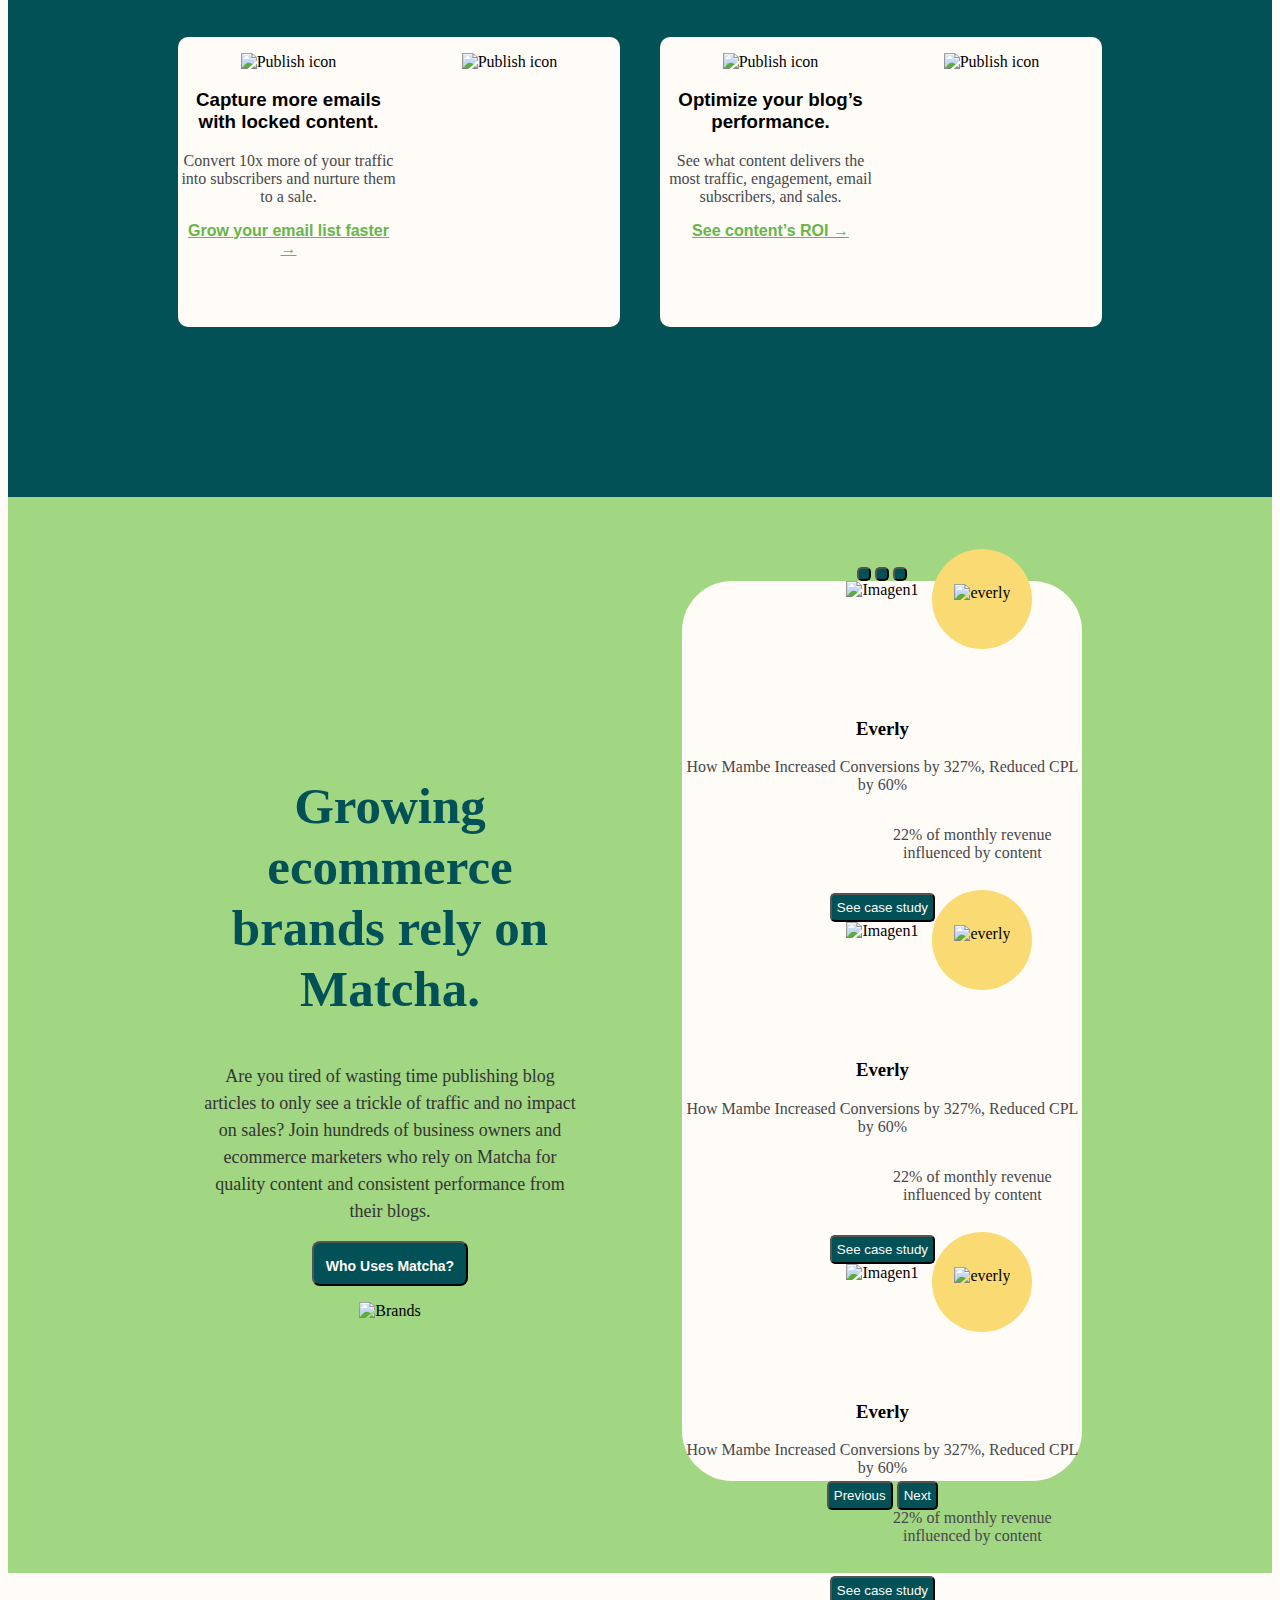
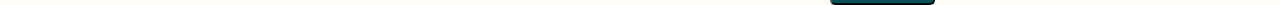
==== commit e205aefa: "Seccion 6: Reto 4" ====
--- a/index.html
+++ b/index.html
@@ -10,8 +10,8 @@
     />
     <title>Matcha</title>
     <link href="https://cdn.jsdelivr.net/npm/bootstrap@5.1.3/dist/css/bootstrap.min.css" rel="stylesheet" integrity="sha384-1BmE4kWBq78iYhFldvKuhfTAU6auU8tT94WrHftjDbrCEXSU1oBoqyl2QvZ6jIW3" crossorigin="anonymous">
-    <link rel="stylesheet" href="styles.css">
-    <link rel="stylesheet" href="responsive.css">
+    <link rel="stylesheet" href="./css/styles.css">
+    <link rel="stylesheet" href="./css/responsive.css">
 </head>
 <body>
     <!---------------------------------------------------HEADER----------------------------------------------------->
@@ -60,7 +60,7 @@
                     <a class="nav-link active" aria-current="page" href="#">Platform</a>
                   </li>
                   <li class="nav-item">
-                    <a class="nav-link" href="#">Pricing</a>
+                    <a class="nav-link" href="pricing.html">Pricing</a>
                   </li>
                   <li class="nav-item">
                     <a class="nav-link" href="#">Customers</a>
@@ -239,6 +239,137 @@
             </article>
         </section>
         <!-- Contenido de casos de éxito vienen después -->
+        <section class="success-stories">
+            <article class="overview">
+              <h2>Growing ecommerce brands rely on Matcha.</h2>
+              <p>
+                Are you tired of wasting time publishing blog articles to only see a
+                trickle of traffic and no impact on sales? Join hundreds of business
+                owners and ecommerce marketers who rely on Matcha for quality content
+                and consistent performance from their blogs.
+              </p>
+              <button>
+                Who Uses Matcha?
+              </button>
+              <figure>
+                <img src="https://getmatcha.com/wp-content/uploads/2019/09/brands_group.png" alt="Brands">
+              </figure>
+            </article>
+            <article class="stories-carousel">
+                <section class="card-container">
+                    <div id="carouselExampleIndicators" class="carousel slide" data-bs-ride="carousel">
+                      <div class="carousel-indicators">
+                        <button type="button" data-bs-target="#carouselExampleIndicators" data-bs-slide-to="0" class="active" aria-current="true" aria-label="Slide 1"></button>
+                        <button type="button" data-bs-target="#carouselExampleIndicators" data-bs-slide-to="1" aria-label="Slide 2"></button>
+                        <button type="button" data-bs-target="#carouselExampleIndicators" data-bs-slide-to="2" aria-label="Slide 3"></button>
+                      </div>
+                      <div class="carousel-inner">
+                        <div class="carousel-item active">
+                          <div class="card-head">
+                            <img src="https://getmatcha.com/wp-content/uploads/2019/05/profile-headshot-square.png" class="d-block w-100" alt="Imagen1">
+                            <div class="circle">
+                                <img src="https://getmatcha.com/wp-content/uploads/2019/05/everly_logo_blue_v3_x60@2x.png" alt="everly">
+                            </div>
+                        </div>
+                          <div class="card-body">
+                            <h3>
+                                Everly
+                            </h3>
+                            <p>
+                                How Mambe Increased Conversions by 327%, Reduced CPL by 60%
+                            </p>
+                            <div class="card-footer">
+                                <div>
+                                    <figure>
+                                        <img src="https://cdn-icons-png.flaticon.com/512/1819/1819943.png" width="50%" alt="">
+                                    </figure>
+                                </div>
+                                <div>
+                                    <p>
+                                        22% of monthly revenue influenced by content
+                                    </p>
+                                </div>
+                            </div>
+                            <button>
+                                See case study
+                            </button>
+                          </div>
+                        </div>
+                        <div class="carousel-item">
+                            <div class="card-head">
+                                <img src="https://getmatcha.com/wp-content/uploads/2019/08/0.jpg" class="d-block w-100" alt="Imagen1">
+                                <div class="circle">
+                                    <img src="https://getmatcha.com/wp-content/uploads/2019/08/SeatoSummitLogo.png" alt="everly">
+                                </div>
+                              </div>
+                              <div class="card-body">
+                                <h3>
+                                    Everly
+                                </h3>
+                                <p>
+                                    How Mambe Increased Conversions by 327%, Reduced CPL by 60%
+                                </p>
+                                <div class="card-footer">
+                                    <div>
+                                        <figure>
+                                            <img src="https://getmatcha.com/wp-content/uploads/2019/06/matt-and-margaret_headshot.png" width="100%" alt="">
+                                        </figure>
+                                    </div>
+                                    <div>
+                                        <p>
+                                            22% of monthly revenue influenced by content
+                                        </p>
+                                    </div>
+                                </div>
+                                <button>
+                                    See case study
+                                </button>
+                              </div>                        
+                            </div>
+                        <div class="carousel-item">
+                            <div class="card-head">
+                                <img src="https://getmatcha.com/wp-content/uploads/2019/06/matt-and-margaret_headshot.png" class="d-block w-100" alt="Imagen1">
+                                <div class="circle">
+                                    <img src="https://getmatcha.com/wp-content/uploads/2019/06/mambe-logo-1.png" alt="everly">
+                                </div>
+                            </div>
+                              <div class="card-body">
+                                <h3>
+                                    Everly
+                                </h3>
+                                <p>
+                                    How Mambe Increased Conversions by 327%, Reduced CPL by 60%
+                                </p>
+                                <div class="card-footer">
+                                    <div>
+                                        <figure>
+                                            <img src="https://cdn-icons-png.flaticon.com/512/1819/1819943.png" width="100%" alt="">
+                                        </figure>
+                                    </div>
+                                    <div>
+                                        <p>
+                                            22% of monthly revenue influenced by content
+                                        </p>
+                                    </div>
+                                </div>
+                                <button>
+                                    See case study
+                                </button>
+                              </div>                        
+                            </div>
+                      </div>
+                      <button class="carousel-control-prev" type="button" data-bs-target="#carouselExampleIndicators" data-bs-slide="prev">
+                        <span class="carousel-control-prev-icon" aria-hidden="true"></span>
+                        <span class="visually-hidden">Previous</span>
+                      </button>
+                      <button class="carousel-control-next" type="button" data-bs-target="#carouselExampleIndicators" data-bs-slide="next">
+                        <span class="carousel-control-next-icon" aria-hidden="true"></span>
+                        <span class="visually-hidden">Next</span>
+                      </button>
+                    </div>
+                  </section>
+            </article>
+          </section>
     </section>
     
     <script src="https://cdn.jsdelivr.net/npm/bootstrap@5.1.3/dist/js/bootstrap.bundle.min.js" 
--- a/css/styles.css
+++ b/css/styles.css
@@ -0,0 +1,314 @@
+body {
+  background-color: #fffbf7;
+}
+h1 {
+  color: #025157;
+  font-size: 6rem;
+}
+
+.features h3 {
+  color: #025157;
+}
+
+.banner img{
+  width: 100%;
+}
+
+p{
+  color: #46484c;
+}
+
+.promocional{
+  color: #8b8b8bcc;
+}
+
+button{
+  background-color: #025157;
+  color: #fffbf7;
+}
+
+
+
+button,input{
+  border-radius: 5px;
+  padding: 5px;
+  margin: 0px;
+}
+
+
+.header {
+  margin: 40px 20px 0;
+  font-size: 0;
+  height: 45px;
+  font-family: sans-serif;
+}
+
+.header > * {
+  display: inline-block;
+  font-size: 16px;
+  vertical-align:middle;
+  height: 100%;
+  line-height: 45px;
+}
+
+li,ul{
+  display: inline;
+}
+
+.logo {
+  width: 15%;
+}
+
+.logo>img {
+  width: 15%;
+}
+
+.navbar {
+  background-color: #fffbf7;
+}
+
+.navbar-light .nav-item .nav-link {
+  color: #025157;
+}
+
+.navbar-light .navbar-toggler {
+  border-color: #025157;
+}
+
+.navbar-light .navbar-toggler-icon {
+  background-image: url("data:image/svg+xml,%3csvg xmlns='http://www.w3.org/2000/svg' width='30' height='30' viewBox='0 0 30 30'%3e%3cpath stroke='rgb(3, 81, 77)' stroke-linecap='round' stroke-miterlimit='10' stroke-width='2' d='M4 7h22M4 15h22M4 23h22'/%3e%3c/svg%3e");
+}
+
+.actions {
+  text-align: right;
+  font-weight: 600;
+  font-size: 14px;
+}
+
+.actions>* {
+  margin-right: 10px;
+  margin-left: 10px;
+}
+
+.actions a {
+  color: #67b54b;
+}
+
+.actions button {
+  color: white;
+  background-color: #67b54b;
+  padding-left: 14px;
+  padding-right: 14px;
+  padding-top: 12px;
+  padding-bottom: 12px;
+  border: 0;
+  border-radius: 5px;
+}
+
+.main {
+  margin-top: 140px;
+  text-align: center;
+}
+
+/*img{
+  display: block;
+  margin: auto;
+}*/
+
+.promo{
+  display: flex;
+  width: 70%;
+  margin: 100px auto;
+}
+
+.promo > article > *{
+  display: flex;
+}
+
+.explanatory-video{
+  flex-direction: column;
+  padding-right: 20px;
+}
+
+.explanatory-video > img{
+  margin: auto;
+}
+
+
+
+.publish h1 {
+  font-family:Verdana, Geneva, Tahoma, sans-serif;
+  font-size: 20px;
+  line-height: 48px;
+  color: #025157;
+}
+
+.publish > p {
+  font-size: 16px;
+  color: #343434;
+  line-height: 1.5;
+  margin-bottom: 20px;
+  text-align: justify;
+}
+
+
+.publish > form {
+  display: flex;
+}
+
+.publish > form p {
+  color: #025157;
+  margin-right: 18px;
+}
+
+.fixed-header {
+  position: fixed;
+  top: 0;
+  left: 0;
+  right: 0;
+  background-color: #fffbf7;
+}
+
+.features {
+  display: grid;
+  /*grid-template-columns: repeat(2, 1fr);
+  grid-template-rows: repeat(2, 330px);*/
+  grid-template:repeat(2, 330px)/repeat(2, 1fr);
+  background-color: #025157;
+  padding: 150px;
+  
+}
+
+.feature-card{
+  display: grid;
+  grid-template-columns: repeat(2,1fr);
+  border-radius: 10px;
+  background-color: #fffbf7;
+  margin: 20px;
+  border: 10px;
+}
+
+.feature-card h3{
+  color: black;
+  font-family: Arial, Helvetica;
+}
+
+.feature-card a{
+  color: #67b54b;
+  font-family: Arial, Helvetica;
+  font-weight: bolder;
+}
+
+/*.feature-card-right > div{
+  background-color: blue;
+}
+
+.feature-card-left > div{
+  background-color: pink;
+}*/
+
+.success-stories {
+  background-color: #a1d683;
+  padding: 5% 15%;
+  display: flex;
+  align-items: center;
+  justify-content: space-around;
+}
+
+.success-stories .overview {
+  flex: 2;
+  padding-right: 100px;
+}
+
+.success-stories .overview h2 {
+  font-family: "Alegreya", serif;
+  font-size: 51px;
+  line-height: 61px;
+  color: #025157;
+}
+
+.success-stories .overview p {
+  color: #343434;
+  font-size: 18px;
+  line-height: 1.5;
+  margin-bottom: 1rem;
+}
+
+.success-stories .overview button {
+  font-size: 14px;
+  padding: 12px 12px 6px 12px;
+  border-radius: 8px;
+  height: 45px;
+  font-weight: 600;
+  margin-left: 0;
+}
+
+.success-stories .overview img {
+  width: 500px;
+  max-width: 100%;
+}
+
+.carousel-inner>img{
+  width: 10px;
+  height: 10px;
+}
+.carousel-inner{
+  background-color: #fffbf7;
+  border-radius: 50px;
+  width: 400px;
+  height: 900px;
+}
+
+.card-footer{
+  display: grid;
+  grid-template-columns: repeat(2,1fr);
+}
+
+.card-footer > figure{
+  width: 10%;
+}
+
+.card-footer > div{
+  width: 90%;
+}
+
+.circle > img{
+  width: 80%;
+  position: relative;
+  top: 35%;
+  
+}
+
+.circle{
+  background-color: #f9da73;
+  width: 100px;
+  height: 100px;
+  -moz-border-radius: 50%;
+  -webkit-border-radius: 50%;
+  border-radius: 50%;
+  position: relative;
+  top: -50px;
+  left: 250px;
+}
+
+.card-body{
+  position:flex;
+}
+
+div.card-head{
+  width: 100%;
+  height: 50%;
+}
+
+.card-head>img{
+  width: 100%;
+  height: 100%;
+}
+
+.carousel-indicators{
+  bottom:-5%
+}
+
+.card-body > button{
+  margin-top: 15px;
+}--- a/css/responsive.css
+++ b/css/responsive.css
@@ -0,0 +1,97 @@
+/* @media (breakpoint) {
+    //Aplica estilos particulares para este tamaño 
+  } */
+
+/** dispositivos móviles en vista viewport (vertical) */
+@media (max-width: 575px) {
+  .actions,
+  .navbar {
+    text-align: center;
+  }
+
+  .main {
+    margin-top: 130px;
+  }
+
+  h1{
+    font-size: 1.5rem;
+  }
+
+  .main {
+    margin-top: 100px;
+  }
+
+  .banner > img {
+    width: 100%;
+  }
+
+  .promo{
+    display: inline;
+  }
+
+  .publish > form {
+    flex-direction: column;
+  }
+  .publish > form > div {
+    height: 50px;
+    margin-top: 10px;
+  }
+
+  .publish > form > div > input {
+    width: 65%;
+  }
+
+  .promo {
+    flex-direction: column;
+    max-width: 90%;
+  }
+
+  .explanatory-video > video {
+    width: 100%;
+  }
+  
+  .publish {
+    margin-top: 10px;
+  }
+
+  .publish > h3 {
+    font-size: 25px;
+    line-height: 1.2;
+  }
+
+  .features {
+    grid-template-columns: 1fr;
+    background-color: #025157;
+    padding: 10px;
+  }
+
+  .feature-card{
+    font-size: 1.1rem;
+  }
+}
+/** dispositivos pequeños en vista landscape (horizontal) 
+@media (min-width: 576px and max-width: 767px) {
+  
+}
+
+/** dispositivos medianos (tablets)
+@media (min-width: 768px and max-width: 991px) {
+  
+}
+
+/** dispositivos grandes (desktops) 
+@media (min-width: 992px and max-width: 1199px) {
+  
+}
+*/
+
+/** dispositivos extra grandes (monitores grandes, tvs) */
+@media (min-width: 1200px) {
+}
+
+@media (max-width: 991px) {
+  .actions,
+  .navbar {
+    text-align: center;
+  }
+}